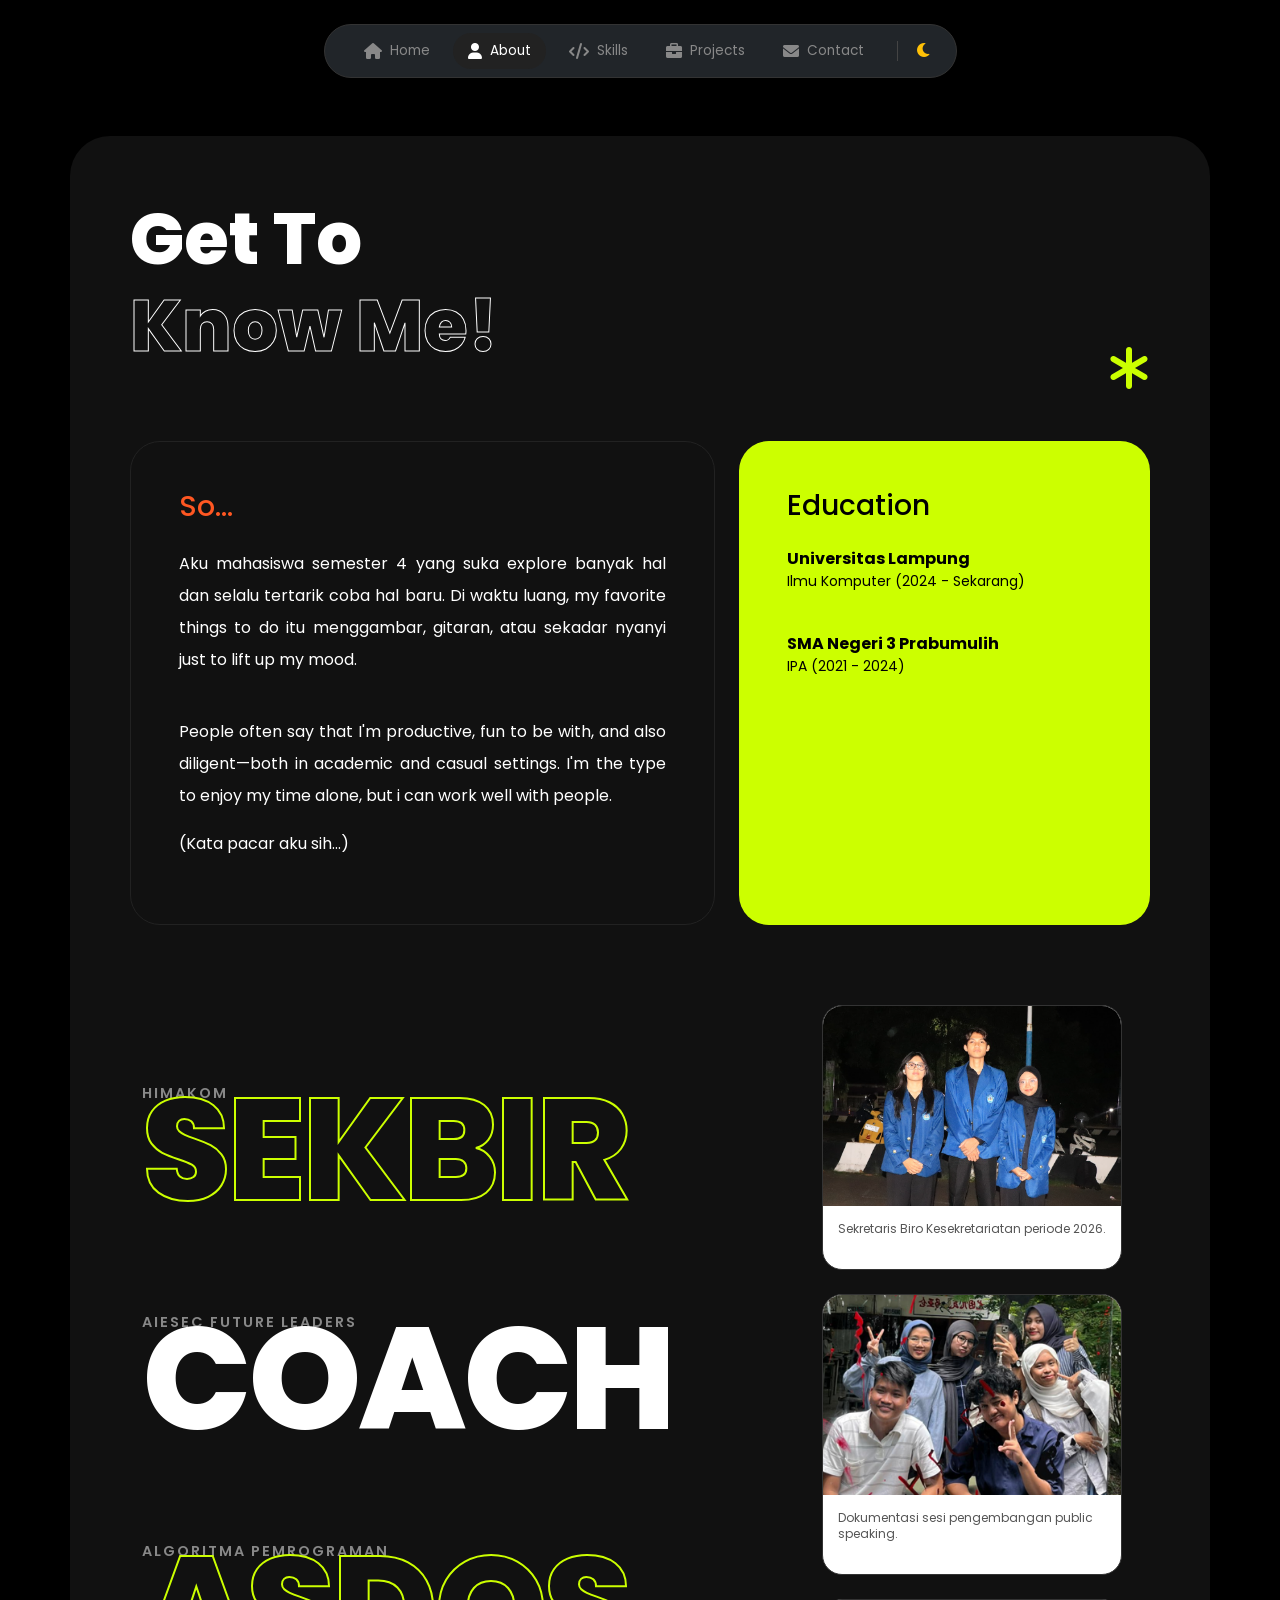
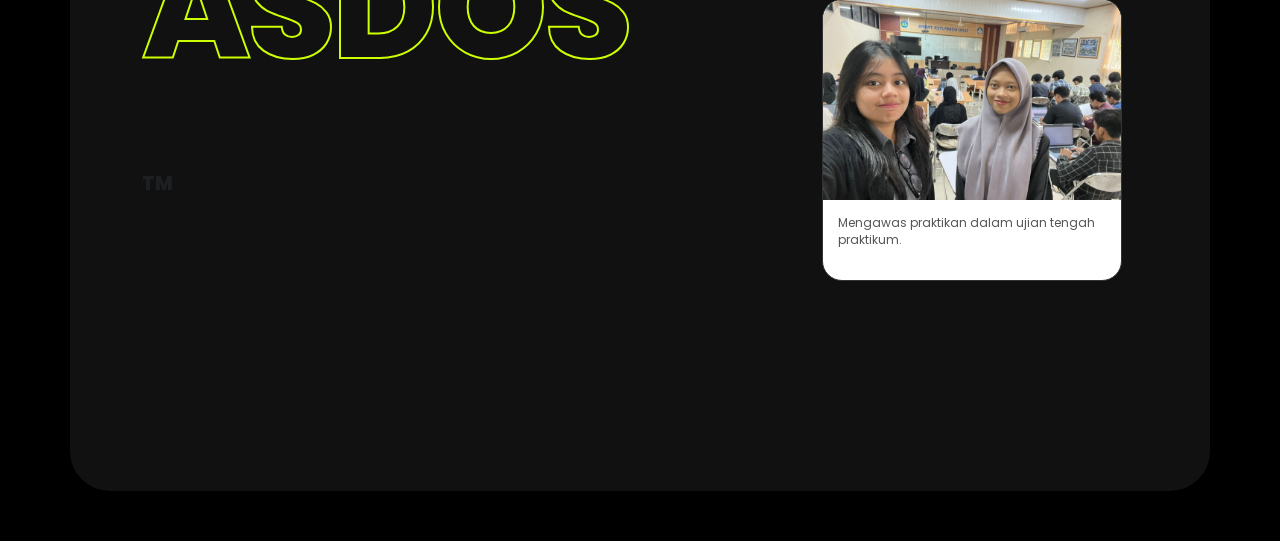
==== about.html @ fa8ce334 "first commit" ====
<!DOCTYPE html>
<html lang="id">
<head>
    <meta charset="UTF-8">
    <meta name="viewport" content="width=device-width, initial-scale=1.0">
    <title>About Me | Kamila Putri Hasan</title>
    <link href="https://cdn.jsdelivr.net/npm/bootstrap@5.3.0/dist/css/bootstrap.min.css" rel="stylesheet">
    <link rel="stylesheet" href="https://cdnjs.cloudflare.com/ajax/libs/font-awesome/6.0.0/css/all.min.css">
    <link href="https://fonts.googleapis.com/css2?family=Poppins:wght@400;600;700;800&display=swap" rel="stylesheet">
    <link rel="stylesheet" href="style.css">
</head>
<body class="bg-black text-white">

    <nav class="navbar navbar-expand-lg navbar-dark sticky-top mt-3">
        <div class="container justify-content-center">
            <div class="bg-dark p-2 rounded-pill shadow d-flex gap-2 align-items-center px-4" style="border: 1px solid #333;">
                <a class="nav-link-custom" href="index.html"><i class="fas fa-home"></i> <span>Home</span></a>
                <a class="nav-link-custom active" href="about.html"><i class="fas fa-user"></i> <span>About</span></a>
                <a class="nav-link-custom" href="skills.html"><i class="fas fa-code"></i> <span>Skills</span></a>
                <a class="nav-link-custom" href="projects.html"><i class="fas fa-briefcase"></i> <span>Projects</span></a>
                <a class="nav-link-custom" href="contact.html"><i class="fas fa-envelope"></i> <span>Contact</span></a>
                <div style="width: 1px; height: 20px; background: #444; margin: 0 10px;"></div>
                <div id="theme-toggle" style="cursor: pointer;"><i class="fas fa-moon text-warning"></i></div>
            </div>
        </div>
    </nav>

    <div class="container main-wrapper shadow-lg">
        <div class="row mb-5">
            <div class="col-lg-8">
                <h1 class="display-2 fw-800 mb-4">Get To <br> <span class="text-outline">Know Me!</span></h1>
            </div>
            <div class="col-lg-4 d-flex align-items-end justify-content-end">
                <div class="spinning-logo">
                    <i class="fas fa-asterisk fa-3x text-neon"></i>
                </div>
            </div>
        </div>

        <div class="row g-4">
            <div class="col-md-7">
                <div class="about-card p-5 h-100 bg-dark-soft">
                    <h3 class="text-orange mb-4">So...</h3>
                    <p class="text-justify lh-lg">
                        Aku mahasiswa semester 4 yang suka explore banyak hal dan selalu tertarik coba hal baru. Di waktu luang, my favorite things to do itu menggambar, gitaran, atau sekadar nyanyi just to lift up my mood.
                    </p>
                    <br>
                    <p class="text-justify lh-lg">
                        People often say that I'm productive, fun to be with, and also diligent—both in academic and casual settings. I'm the type to enjoy my time alone, but i can work well with people.
                    <br>
                    <p class="text-justify lh-lg">
                       (Kata pacar aku sih...)
                    </p>
                </div>
            </div>

            <div class="col-md-5">
                <div class="about-card p-5 h-100 bg-neon text-black">
                    <h3>Education</h3>
                    <div class="mt-4">
                        <p class="fw-bold mb-0">Universitas Lampung</p>
                        <p class="small">Ilmu Komputer (2024 - Sekarang)</p>
                        <br>
                        <p class="fw-bold mb-0">SMA Negeri 3 Prabumulih</p>
                        <p class="small">IPA (2021 - 2024)</p>
                    </div>
                </div>
            </div>
        </div>

        <div class="row mt-big section-typography align-items-center">
            <div class="col-lg-8 position-relative">
                <div class="experimental-heading">
                    <span class="text-upper-small">HIMAKOM</span>
                    <h1 class="display-huge text-outline-neon">SEKBIR</h1>
                </div>
                <div class="experimental-heading mt-minus">
                    <span class="text-upper-small">AIESEC Future Leaders</span>
                    <h1 class="display-huge text-white">COACH</h1>
                </div>
                <div class="experimental-heading mt-minus">
                    <span class="text-upper-small text-orange">Algoritma Pemrograman</span>
                    <h1 class="display-huge text-outline-neon">ASDOS</h1>
                </div>
                <span class="text-tm text-muted">TM</span>
            </div>

            <div class="col-lg-4 d-flex flex-column gap-4">
                <div class="documentation-card">
                    <img src="assets/himakom-activity.jpg" class="activity-img" alt="Himakom">
                    <div class="activity-info">
                        <p>Sekretaris Biro Kesekretariatan periode 2026.</p>
                    </div>
                </div>

                <div class="documentation-card">
                    <img src="assets/aiesec-activity.jpg" class="activity-img" alt="Aiesec">
                    <div class="activity-info">
                        <p>Dokumentasi sesi pengembangan public speaking.</p>
                    </div>
                </div>

                <div class="documentation-card">
                    <img src="assets/asdos-activity.jpeg" class="activity-img" alt="Asdos">
                    <div class="activity-info">
                        <p>Mengawas praktikan dalam ujian tengah praktikum.</p>
                    </div>
                </div>
            </div>
        </div>
    </div>

    <script src="https://cdn.jsdelivr.net/npm/bootstrap@5.3.0/dist/js/bootstrap.bundle.min.js"></script>
    <script src="script.js"></script>
</body>
</html>
---- style.css ----
/* --- GLOBAL CONFIGURATION --- */
:root {
    --bg-dark: #000000; 
    --card-dark: #111111;
    --accent-orange: #FF5722;
    --accent-neon: #CCFF00;
    --text-main: #FFFFFF;
    --text-muted: #888888;
}

body {
    background-color: var(--bg-dark);
    color: var(--text-main);
    font-family: 'Poppins', sans-serif;
    overflow-x: hidden;
}

.nav-link-custom {
    color: #888;
    text-decoration: none;
    font-size: 0.85rem;
    padding: 8px 15px;
    border-radius: 50px;
    transition: 0.3s ease;
    display: flex;
    align-items: center;
    gap: 8px;
}

.nav-link-custom i { font-size: 1rem; }

.nav-link-custom:hover, .nav-link-custom.active {
    background-color: #222;
    color: #fff;
}

.sticky-top { z-index: 1000; }

.main-wrapper {
    background-color: var(--card-dark);
    border-radius: 40px;
    padding: 60px;
    margin: 50px auto;
}

/* --- HOME PAGE STYLES --- */
.profile-card {
    background-color: #FFFFFF;
    color: #000000;
    border-radius: 20px;
    padding: 30px;
    text-align: center;
    overflow: hidden;
}

.profile-img-box {
    background-color: var(--accent-orange);
    border-radius: 15px;
    overflow: hidden;
    margin-bottom: 20px;
}

.profile-img-box img {
    width: 100%;
    filter: grayscale(100%);
}

.social-icons i {
    font-size: 1.2rem;
    margin: 0 5px;
    color: #333;
}

.hero-title, .hero-subtitle {
    font-size: 4rem;
    font-weight: 800;
    line-height: 1;
}

.hero-desc {
    color: #bbbbbb;
    font-size: 0.8rem;
    line-height: 1.6;
    text-align: justify;
    max-width: 600px;
    margin-bottom: 30px;
}

.stat-item h3 { font-size: 3rem; font-weight: 700; }
.stat-item p {
    color: var(--text-muted);
    text-transform: uppercase;
    font-size: 0.8rem;
    letter-spacing: 1px;
}

.skill-box {
    border-radius: 15px;
    padding: 20px;
    height: 120px;
    position: relative;
    color: #000;
    font-weight: 600;
}
.skill-box.orange { background-color: var(--accent-orange); }
.skill-box.neon { background-color: var(--accent-neon); }

.box-arrow {
    position: absolute;
    bottom: 15px;
    right: 15px;
    font-size: 0.8rem;
    border: 1px solid rgba(0,0,0,0.3);
    border-radius: 50%;
    padding: 2px 5px;
}

.exp-title { font-size: 2.5rem; font-weight: 700; margin-top: 60px; }
.exp-item {
    border-bottom: 1px solid #333;
    padding: 30px 0;
    display: flex;
    justify-content: space-between;
}
.exp-item:hover { background-color: #1a1a1a; }
.exp-info h5 { font-weight: 700; margin-bottom: 8px; }
.exp-info p { color: #c6c6c6; font-size: 0.95rem; text-align: justify; line-height: 1.5; }
.exp-year {
    color: var(--accent-orange);
    font-weight: 600;
    font-size: 0.9rem;
    min-width: 100px;
    text-align: right;
}

/* --- ABOUT PAGE STYLES --- */
.fw-800 { font-weight: 800; }
.text-outline {
    color: transparent;
    -webkit-text-stroke: 1px #ffffff;
}

.about-card { border-radius: 30px; }
.bg-dark-soft { background-color: #111111; border: 1px solid #222; }
.bg-neon { background-color: var(--accent-neon); }

.spinning-logo { animation: rotate 10s linear infinite; }
@keyframes rotate {
    from { transform: rotate(0deg); }
    to { transform: rotate(360deg); }
}

.text-neon { color: var(--accent-neon); }
.text-orange { color: var(--accent-orange); }
.text-justify { text-align: justify; }

.mt-big { margin: 150px 0; }
.text-upper-small {
    font-size: 0.9rem;
    font-weight: 600;
    text-transform: uppercase;
    letter-spacing: 2px;
    color: #888;
    margin-bottom: -15px;
    display: block;
}

.experimental-heading { margin-bottom: 100px; }

.display-huge {
    font-size: clamp(4rem, 12vw, 9rem);
    font-weight: 800;
    line-height: 0.85;
    letter-spacing: -4px;
}

.text-outline-neon {
    color: transparent;
    -webkit-text-stroke: 2px var(--accent-neon);
}

.text-tm { font-size: 1.2rem; font-weight: 800; vertical-align: super; }
.section-typography { position: relative; margin-top: 80px; }

.documentation-card {
    border-radius: 20px;
    overflow: hidden;
    max-width: 300px;
    background-color: #ffffff;
    border: 1px solid #333;
    display: flex;
    flex-direction: column;
}

.activity-img {
    width: 100%;
    height: 200px;
    object-fit: cover;
}

.activity-info { padding: 15px; }
.activity-info h6 {
    color: #000;
    font-size: 0.9rem;
    font-weight: 700;
    margin-bottom: 5px;
}
.activity-info p {
    color: #555;
    font-size: 0.75rem;
    line-height: 1.4;
}

/* --- RESPONSIVENESS --- */
@media (max-width: 991px) {
    .display-huge { font-size: 5rem; }
    .documentation-card { margin: 0 auto 20px auto; }
}

@media (max-width: 576px) {
    .nav-link-custom span { display: none; }
    .nav-link-custom { padding: 10px; }
    .display-huge { font-size: 3.5rem; }
    .main-wrapper { padding: 30px; }
}
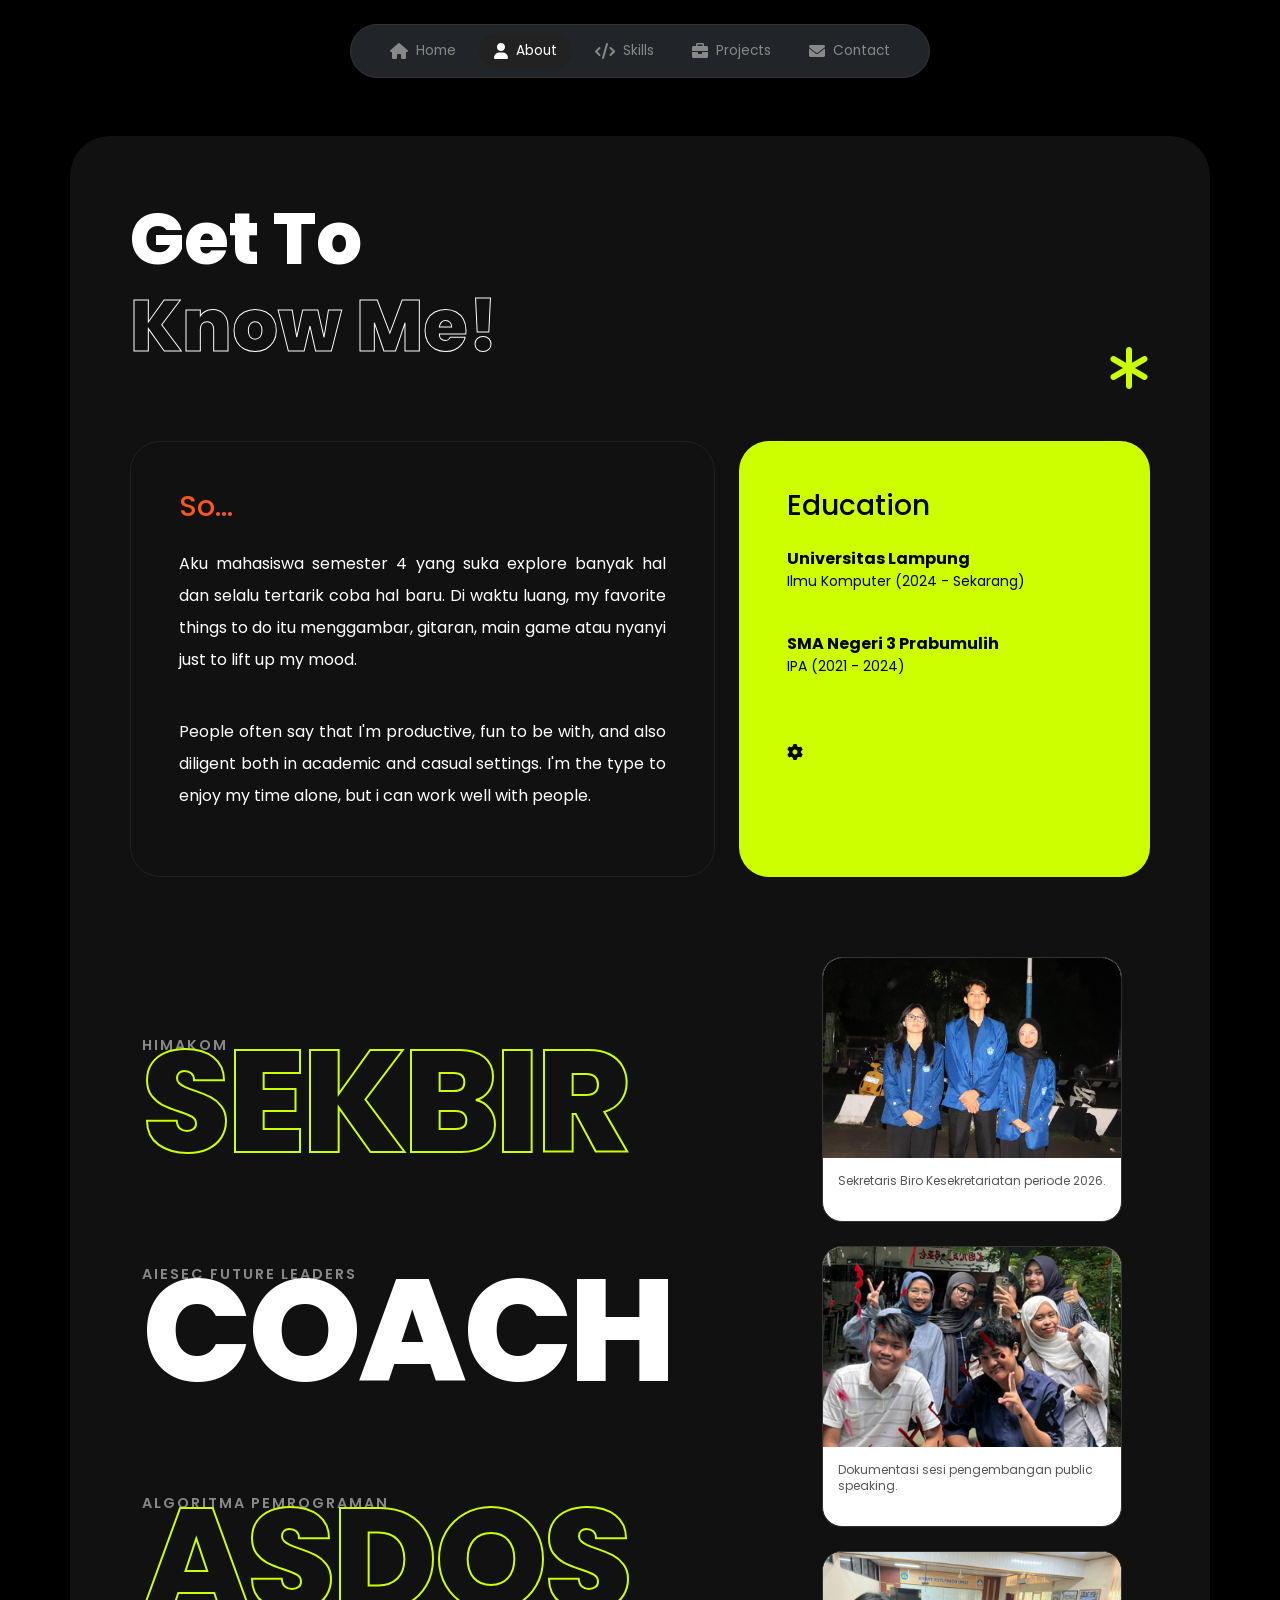
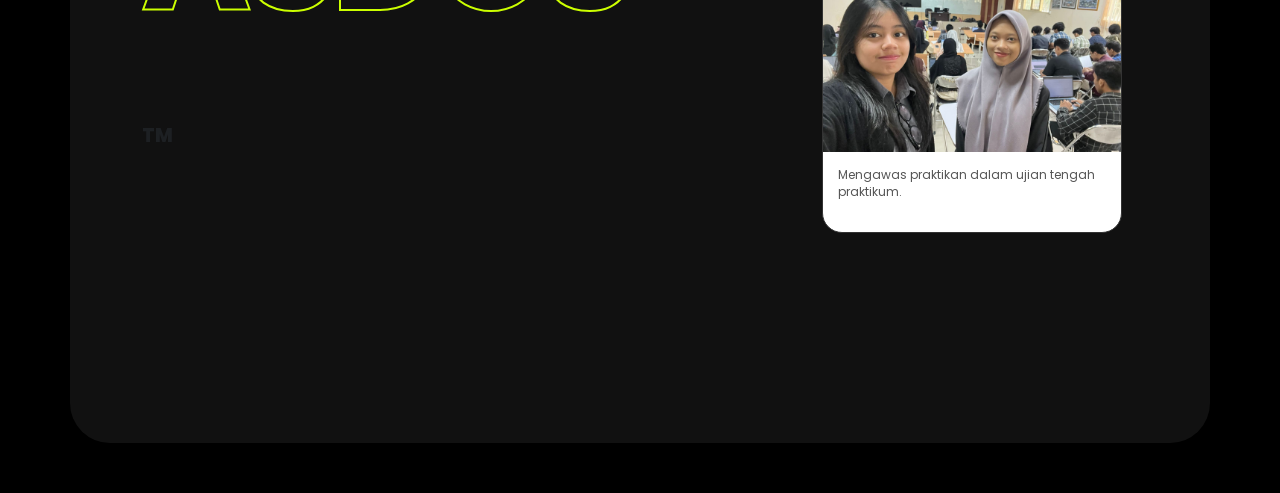
==== commit dc5eef76: "hai" ====
--- a/about.html
+++ b/about.html
@@ -18,9 +18,7 @@
                 <a class="nav-link-custom active" href="about.html"><i class="fas fa-user"></i> <span>About</span></a>
                 <a class="nav-link-custom" href="skills.html"><i class="fas fa-code"></i> <span>Skills</span></a>
                 <a class="nav-link-custom" href="projects.html"><i class="fas fa-briefcase"></i> <span>Projects</span></a>
-                <a class="nav-link-custom" href="contact.html"><i class="fas fa-envelope"></i> <span>Contact</span></a>
-                <div style="width: 1px; height: 20px; background: #444; margin: 0 10px;"></div>
-                <div id="theme-toggle" style="cursor: pointer;"><i class="fas fa-moon text-warning"></i></div>
+                <a class="nav-link-custom" href="contact.html"><i class="fas fa-envelope"></i> <span>Contact</span></a>                
             </div>
         </div>
     </nav>
@@ -42,14 +40,11 @@
                 <div class="about-card p-5 h-100 bg-dark-soft">
                     <h3 class="text-orange mb-4">So...</h3>
                     <p class="text-justify lh-lg">
-                        Aku mahasiswa semester 4 yang suka explore banyak hal dan selalu tertarik coba hal baru. Di waktu luang, my favorite things to do itu menggambar, gitaran, atau sekadar nyanyi just to lift up my mood.
+                        Aku mahasiswa semester 4 yang suka explore banyak hal dan selalu tertarik coba hal baru. Di waktu luang, my favorite things to do itu menggambar, gitaran, main game atau nyanyi just to lift up my mood.
                     </p>
                     <br>
                     <p class="text-justify lh-lg">
-                        People often say that I'm productive, fun to be with, and also diligent—both in academic and casual settings. I'm the type to enjoy my time alone, but i can work well with people.
-                    <br>
-                    <p class="text-justify lh-lg">
-                       (Kata pacar aku sih...)
+                        People often say that I'm productive, fun to be with, and also diligent both in academic and casual settings. I'm the type to enjoy my time alone, but i can work well with people.
                     </p>
                 </div>
             </div>
@@ -63,6 +58,9 @@
                         <br>
                         <p class="fw-bold mb-0">SMA Negeri 3 Prabumulih</p>
                         <p class="small">IPA (2021 - 2024)</p>
+                        <br>
+                        <br>
+                        <i class="fas fa-cog spinning-logo"></i>
                     </div>
                 </div>
             </div>
--- a/style.css
+++ b/style.css
@@ -222,4 +222,85 @@
     .nav-link-custom { padding: 10px; }
     .display-huge { font-size: 3.5rem; }
     .main-wrapper { padding: 30px; }
+}
+
+/* --- PROJECTS PAGE RE-DESIGN --- */
+.stack-area-central {
+    display: flex;
+    flex-direction: column;
+    gap: 12px;
+}
+
+.folder-card-full {
+    position: relative;
+    border-radius: 0 45px 25px 25px;
+    padding: 25px 35px;
+    cursor: pointer;
+    transition: all 0.5s cubic-bezier(0.4, 0, 0.2, 1);
+    overflow: hidden;
+    max-height: 90px; /* Tinggi pas ketutup */
+    border: 1px solid rgba(255, 255, 255, 0.1);
+}
+
+.folder-tab {
+    position: absolute;
+    top: 0;
+    left: 0;
+    padding: 5px 25px;
+    background: inherit;
+    font-size: 0.65rem;
+    font-weight: 800;
+    border-radius: 0 15px 0 0;
+    filter: brightness(0.9);
+    border-bottom: 1px solid rgba(0,0,0,0.1);
+    text-transform: uppercase;
+}
+
+.text-in-folder{
+    color: #000000;
+}
+
+.folder-title {
+    font-size: 1.4rem;
+    font-weight: 800;
+    margin-top: 15px;
+    transition: 0.3s;
+    color: #000000;
+}
+
+.folder-inner-content {
+    opacity: 0;
+    visibility: hidden;
+    transform: translateY(20px);
+    transition: all 0.4s ease;
+    margin-top: 30px;
+    padding-top: 20px;
+    border-top: 1px solid rgba(0,0,0,0.1);
+}
+
+/* Kondisi Folder Dibuka (Active) */
+.folder-card-full.active {
+    max-height: 800px; /* Meluas ke bawah */
+    transform: scale(1.02);
+    z-index: 10;
+    box-shadow: 0 30px 60px rgba(0,0,0,0.6);
+}
+
+.folder-card-full.active .folder-inner-content {
+    opacity: 1;
+    visibility: visible;
+    transform: translateY(0);
+}
+
+.folder-card-full.active .folder-title {
+    font-size: 1.8rem;
+}
+
+.spinning-logo {
+    animation: rotateLogo 4s linear infinite;
+}
+
+@keyframes rotateLogo {
+    from { transform: rotate(0deg); }
+    to { transform: rotate(360deg); }
 }
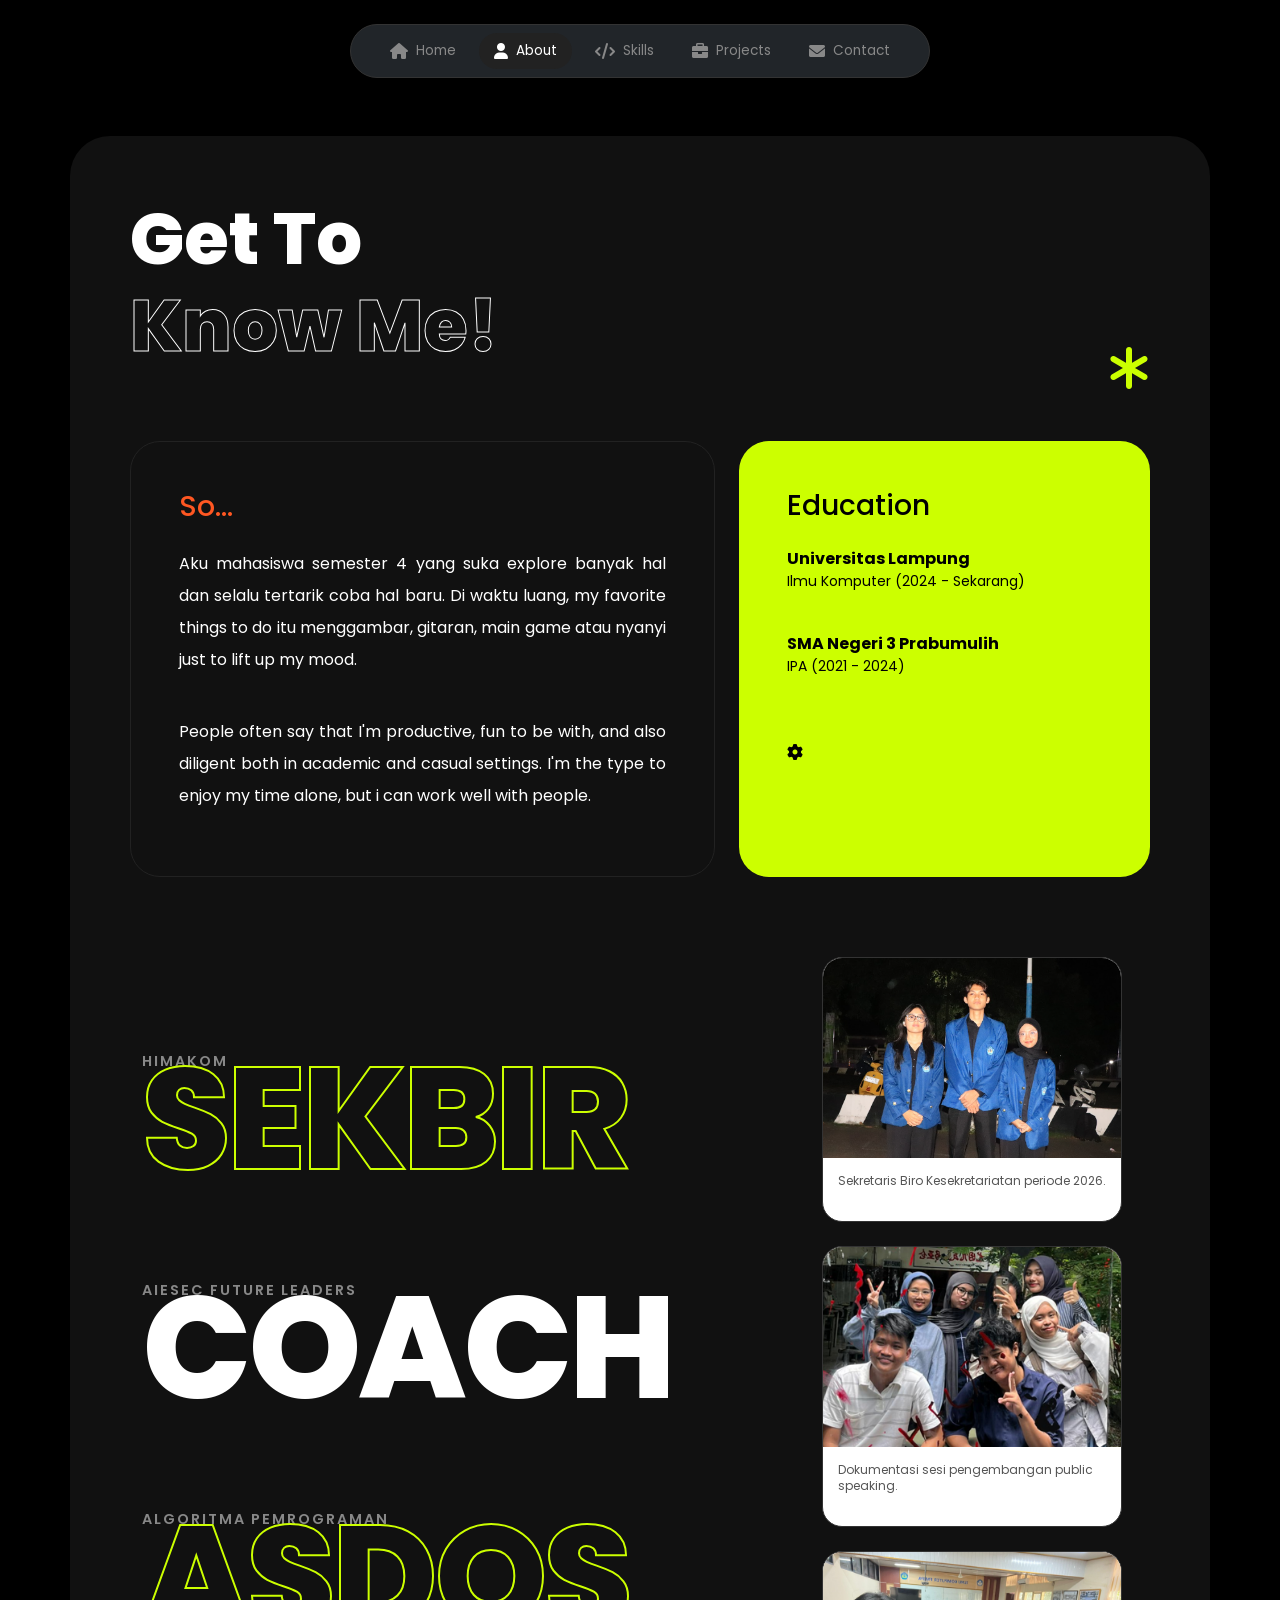
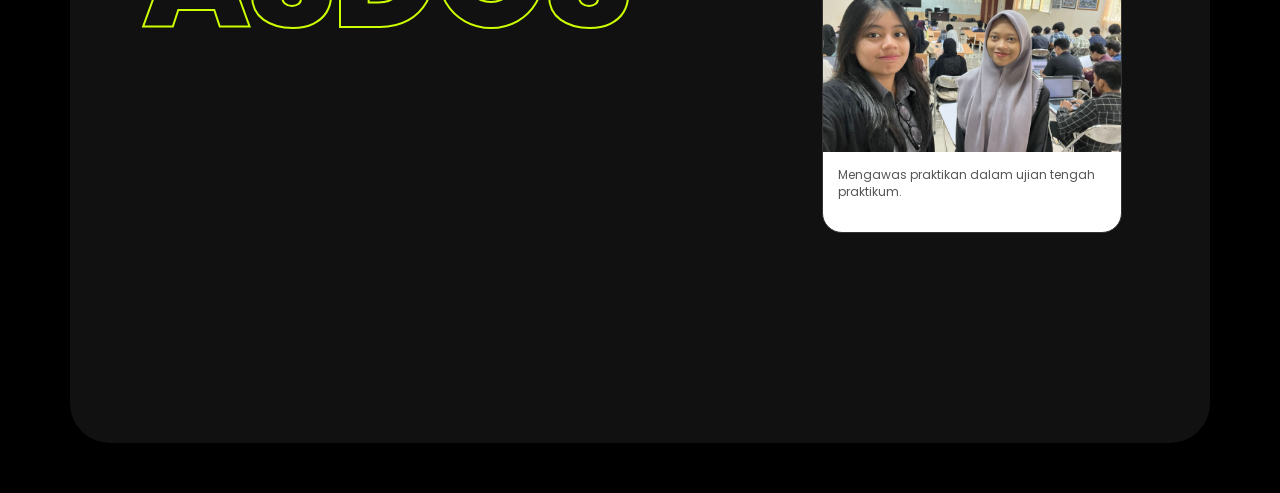
==== commit a510e846: "skibidi" ====
--- a/about.html
+++ b/about.html
@@ -80,7 +80,6 @@
                     <span class="text-upper-small text-orange">Algoritma Pemrograman</span>
                     <h1 class="display-huge text-outline-neon">ASDOS</h1>
                 </div>
-                <span class="text-tm text-muted">TM</span>
             </div>
 
             <div class="col-lg-4 d-flex flex-column gap-4">
--- a/style.css
+++ b/style.css
@@ -303,4 +303,203 @@
 @keyframes rotateLogo {
     from { transform: rotate(0deg); }
     to { transform: rotate(360deg); }
+}
+
+/* --- SKILLS SETLIST RE-DESIGN (BRUTALISM STYLE) --- */
+.skills-setlist {
+    display: flex;
+    flex-wrap: wrap;
+    justify-content: center;
+    align-items: center;
+    gap: 40px; /* Jarak antar kartu biar lega */
+    padding: 80px 20px;
+    width: 100%;
+    max-width: 1400px;
+    margin: 0 auto;
+}
+
+/* Card Base - Kotak Miring Estetik */
+.skill-card {
+    width: 280px;
+    height: 480px; /* Tinggi ditambah dikit buat ruang deskripsi */
+    padding: 25px;
+    display: flex;
+    flex-direction: column;
+    align-items: center;
+    justify-content: space-between;
+    transition: all 0.5s cubic-bezier(0.175, 0.885, 0.32, 1.275);
+    cursor: pointer;
+    position: relative;
+    border: 3px solid #000; /* Border tegas biar bold */
+}
+
+/* Efek miring bergantian */
+.skill-card:nth-child(1) { transform: rotate(-3deg); }
+.skill-card:nth-child(2) { transform: rotate(2deg); }
+.skill-card:nth-child(3) { transform: rotate(-1.5deg); }
+.skill-card:nth-child(4) { transform: rotate(3deg); }
+
+.skill-card:hover {
+    transform: translateY(-20px) rotate(0deg) scale(1.05);
+    z-index: 10;
+    box-shadow: 0 30px 60px rgba(0,0,0,0.6);
+}
+
+/* Tag di bagian atas kartu */
+.card-tag {
+    font-size: 0.75rem;
+    font-weight: 900;
+    letter-spacing: 1.5px;
+    text-transform: uppercase;
+    margin-bottom: 10px;
+    opacity: 0.8;
+}
+
+/* --- INNER SHAPE (Bentuk Putih/Kontras di Tengah) --- */
+.inner-shape {
+    background: #ffffff; /* Bentuk di tengah warna putih */
+    width: 115%; /* Sedikit lebih lebar dari container biar 'pecah' */
+    height: 250px;
+    display: flex;
+    flex-direction: column;
+    align-items: center;
+    justify-content: center;
+    color: #000; /* Text di dalam shape selalu hitam */
+    padding: 20px;
+    margin: 10px 0;
+    box-shadow: inset 0 0 15px rgba(0,0,0,0.05);
+}
+
+/* Variasi Bentuk Inner Shape */
+.shape-flower {
+    clip-path: polygon(50% 0%, 80% 10%, 100% 35%, 80% 60%, 100% 85%, 50% 100%, 0% 85%, 20% 60%, 0% 35%, 20% 10%);
+}
+
+.shape-oval {
+    border-radius: 50%;
+}
+
+.shape-bowtie {
+    clip-path: polygon(0% 10%, 100% 0%, 85% 50%, 100% 100%, 0% 90%, 15% 50%);
+}
+
+.shape-badge {
+    clip-path: polygon(100% 0, 100% 25%, 90% 50%, 100% 75%, 100% 100%, 0 100%, 0 75%, 10% 50%, 0 25%, 0 0);
+}
+
+/* Konten di dalam Inner Shape */
+.inner-shape i {
+    font-size: 3.5rem;
+    margin-bottom: 15px;
+}
+
+.card-title {
+    font-size: 1.6rem;
+    font-weight: 900;
+    line-height: 1;
+    margin: 0;
+    text-align: center;
+}
+
+/* Deskripsi di bagian bawah kartu */
+.card-desc1 {
+    color: white;
+    font-size: 0.95rem;
+    font-weight: 700;
+    line-height: 1.3;
+    margin-top: 15px;
+}
+
+.text-desc-skill {
+    color: rgb(182, 182, 182);
+}
+/* Colors Override */
+.bg-orange { background-color: #FF5722 !important; color: #fff; }
+.bg-neon   { background-color: #CCFF00 !important; color: #000; }
+.bg-pink   { background-color: #FF82B2 !important; color: #000; }
+.bg-cyan   { background-color: #00E5FF !important; color: #000; }
+
+/* --- CONTACT PAGE STYLES --- */
+.contact-wrapper {
+    display: flex;
+    flex-wrap: wrap;
+    border: 3px solid #333;
+    border-radius: 30px;
+    overflow: hidden;
+    margin-bottom: 50px;
+}
+
+.contact-info-card {
+    flex: 1;
+    min-width: 300px;
+    padding: 50px;
+    display: flex;
+    flex-direction: column;
+    justify-content: center;
+    background-color: #b1dd00 !important; /* Tambahkan baris ini buat override warna orange */
+}
+
+.contact-form-card {
+    flex: 1.5;
+    min-width: 300px;
+    padding: 50px;
+    background-color: #111;
+}
+
+.info-item {
+    display: flex;
+    align-items: center;
+    gap: 15px;
+    margin-bottom: 20px;
+}
+
+.info-item i { font-size: 1.5rem; color: #fff; }
+.info-item p { margin: 0; font-weight: 600; }
+
+.social-links-large {
+    display: flex;
+    gap: 20px;
+}
+
+.social-links-large a {
+    font-size: 2rem;
+    color: #fff;
+    transition: 0.3s;
+}
+
+.social-links-large a:hover { transform: scale(1.2); }
+
+/* Input Styling */
+.custom-input {
+    background: #1a1a1a !important;
+    border: 2px solid #333 !important;
+    color: #fff !important;
+    padding: 12px 20px;
+    border-radius: 12px;
+    font-weight: 600;
+}
+
+.custom-input:focus {
+    border-color: var(--accent-neon) !important;
+    box-shadow: none;
+}
+
+.btn-neon {
+    background-color: var(--accent-neon);
+    color: #000;
+    border: none;
+    border-radius: 12px;
+    transition: 0.3s;
+}
+
+.btn-neon:hover {
+    background-color: #fff;
+    transform: translateY(-5px);
+    box-shadow: 0 10px 20px rgba(204, 255, 0, 0.3);
+}
+
+@media (max-width: 768px) {
+    .contact-info-card, .contact-form-card {
+        padding: 30px;
+    }
 }
